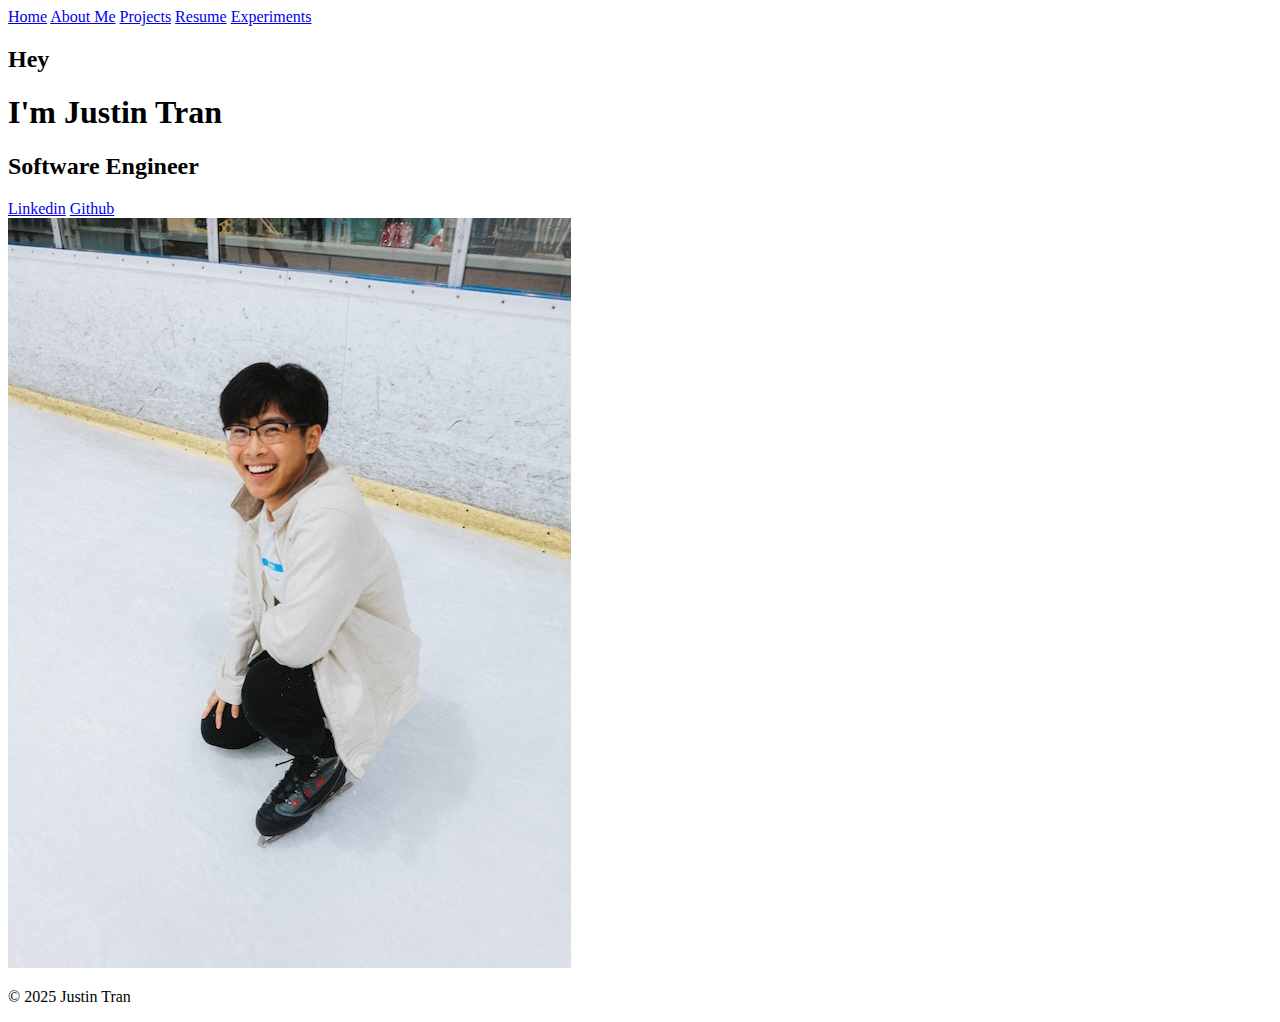
==== index.html @ 68e2fed1 "move unstyled website into this repo" ====
<!DOCTYPE html>
<html lang="en">
    <head>
        <title>Justin Tran's Portfolio</title>
        <meta name="Justin Tran's Portfolio" content="A showcase of all of my projects!">
    </head>
    <body>
        <header>
            <nav>
                <a href="/index.html">Home</a>
                <a href="/about.html">About Me</a>
                <a href="/projects.html">Projects</a>
                <a href="/resume.html">Resume</a>
                <a href="/experiments.html">Experiments</a>
            </nav>
        </header>
        <main>
            <h2>Hey</h2>
            <h1>I'm Justin Tran</h1>
            <h2>Software Engineer</h2>
            <div class="social_media_links">
                <a href="https://www.linkedin.com/in/justin-tran9/">Linkedin</a>
                <a href="https://github.com/Jussttin9">Github</a>
            </div>
            <picture>
                <source srcset="/public/me_mobile.jpg" media="(orientation: portrait)">
                <img src="/public/me_desktop.jpg" alt="A picture of me!">
            </picture>
        </main>
        <footer><p>© 2025 Justin Tran</p></footer>
    </body>
</html>
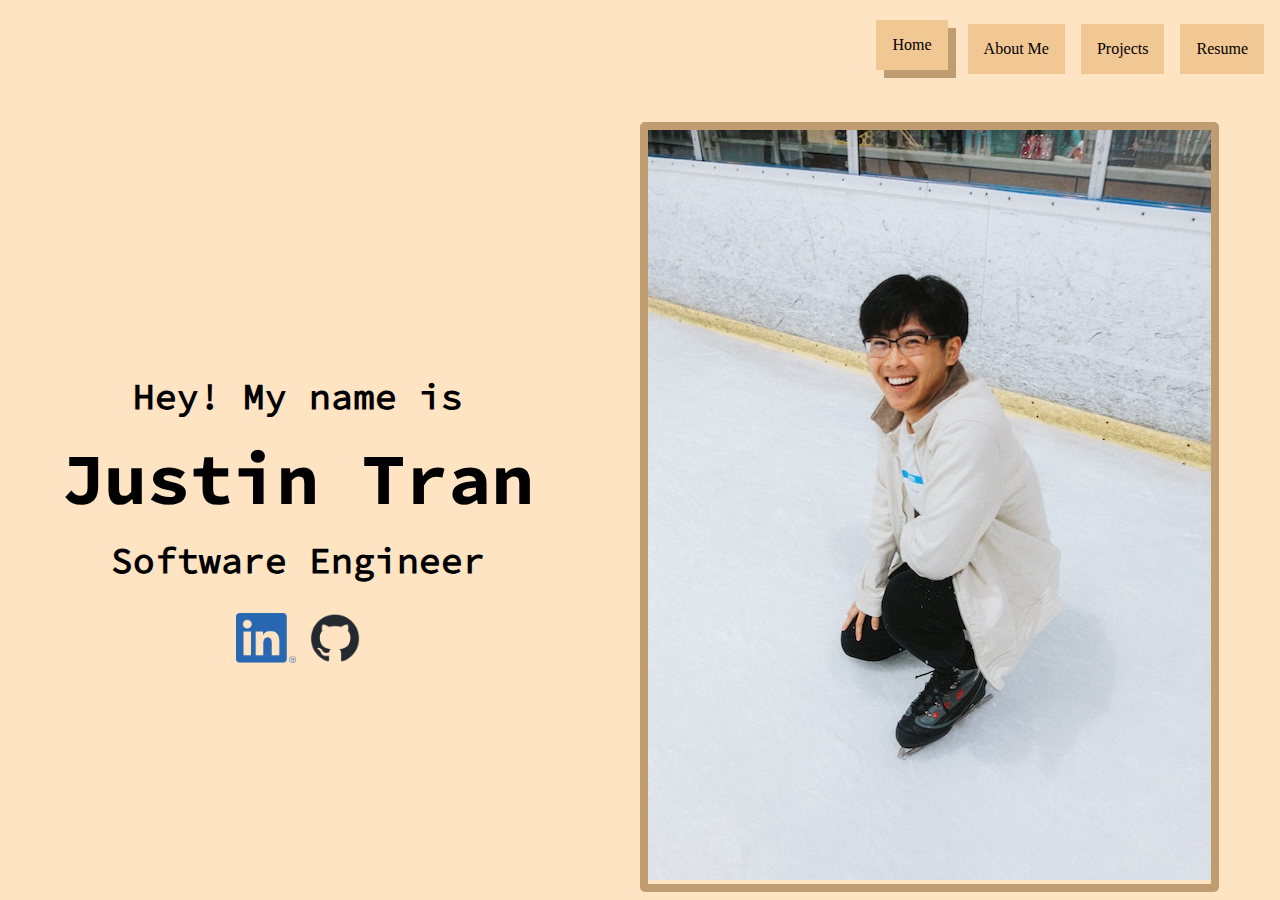
==== commit 21763cf8: "style website" ====
--- a/index.html
+++ b/index.html
@@ -3,30 +3,39 @@
     <head>
         <title>Justin Tran's Portfolio</title>
         <meta name="Justin Tran's Portfolio" content="A showcase of all of my projects!">
+        <meta name="viewport" content="width=device-width, initial-scale=1">
+        <link href="./navbar.css" rel="stylesheet">
+        <link href="./index.css" rel="stylesheet">
     </head>
     <body>
         <header>
-            <nav>
-                <a href="/index.html">Home</a>
+            <nav id="navbar">
+                <a id="selected" href="/index.html">Home</a>
                 <a href="/about.html">About Me</a>
                 <a href="/projects.html">Projects</a>
                 <a href="/resume.html">Resume</a>
-                <a href="/experiments.html">Experiments</a>
             </nav>
         </header>
-        <main>
-            <h2>Hey</h2>
-            <h1>I'm Justin Tran</h1>
-            <h2>Software Engineer</h2>
-            <div class="social_media_links">
-                <a href="https://www.linkedin.com/in/justin-tran9/">Linkedin</a>
-                <a href="https://github.com/Jussttin9">Github</a>
-            </div>
-            <picture>
-                <source srcset="/public/me_mobile.jpg" media="(orientation: portrait)">
-                <img src="/public/me_desktop.jpg" alt="A picture of me!">
+        <main class="intro-container">
+            <section class="intro-header">
+                <h2>Hey! My name is</h2>
+                <h1 id="name">Justin Tran</h1>
+                <h2>Software Engineer</h2>
+                <div class="social_media_links">
+                    <a href="https://www.linkedin.com/in/justin-tran9/"><img src="/public/LI-In-Bug.png" height="50" width="60" alt="LinkedIn link"></a>
+                    <a href="https://github.com/Jussttin9"><img src="/public/github-mark.png" height="50" width="50" alt="Github link"></a>
+                </div>
+            </section>
+            <picture id="picture">
+                <source srcset="/public/me_desktop.jpg" media="(min-width: 1024px)">
+                <img src="/public/me_mobile.webp" alt="A picture of me!">
             </picture>
         </main>
-        <footer><p>© 2025 Justin Tran</p></footer>
+        <nav id="mobile-navbar">
+            <a id="selected" href="/index.html">Home</a>
+            <a href="/about.html">About Me</a>
+            <a href="/projects.html">Projects</a>
+            <a href="/resume.html">Resume</a>
+        </nav>
     </body>
 </html>--- a/navbar.css
+++ b/navbar.css
@@ -0,0 +1,80 @@
+#navbar {
+    display: flex;
+    justify-content: flex-end;
+    margin-top: 1.5rem;
+}
+
+#mobile-navbar {
+    display: none;
+}
+
+#mobile-back {
+    display: none;
+}
+
+#back:has(a), #mobile-back:has(a) {
+    margin: 2.5rem 0 0 1rem;
+}
+
+#back > a, #mobile-back > a {
+    text-decoration: none;
+    color: black;
+    font-size: 1.25em;
+    padding: 1rem;
+    border-radius: 10px;
+    background-color: color-mix(in srgb, lightgray 100%, lightgray 100%);
+}
+
+#navbar > a, #mobile-navbar > a {
+    background-color: rgb(241, 199, 148);
+    text-decoration: none;
+    text-align: center;
+    color: black;
+    padding: 1rem;
+    margin: 0 0.5rem 0 0.5rem;
+    transition: 0.5s ease-in-out;
+}
+
+#selected {
+    transform: translate(-0.25rem, -0.25rem);
+    box-shadow: 0.5rem 0.5rem rgb(192, 156, 113);
+    transition: 0.5s ease-in-out;
+}
+
+@keyframes hover-effect {
+    1% {transform: translate(-0.25rem, -0.25rem); box-shadow: 0.5rem 0.5rem rgb(192, 156, 113);}
+}
+
+#navbar > a:not(#selected):hover {
+    animation-name: hover-effect;
+    animation-duration: 200s;
+    animation-iteration-count: infinite;
+}
+
+@media (width <= 768px) {
+    #navbar, #back {
+        display: none;
+    }
+
+    #mobile-navbar-container {
+        height: fit-content;
+    }
+
+    #mobile-navbar {
+        background-color: bisque;
+        display: flex;
+        position: sticky;
+        flex-wrap: wrap;
+        justify-content: center;
+        row-gap: 1rem;
+        padding: 15px 0 15px;
+        bottom: 0;
+    }
+
+    #mobile-back {
+        display: block;
+        position: sticky;
+        padding: 30px 0 30px;
+        bottom: 0;
+    }
+}--- a/index.css
+++ b/index.css
@@ -0,0 +1,49 @@
+@import "background-colors.css";
+@font-face { font-family: 'Source Code Pro'; src: url('SourceCodePro-Regular.ttf'); }
+@font-face { font-family: 'Source Code Pro Bold'; src: url('SourceCodePro-Bold.ttf'); }
+
+body {
+    background-color: var(--website-bg, bisque);
+}
+
+.intro-container {
+    display: flex;
+    justify-content: space-around;
+    align-items: center;
+    margin-top: 3rem;
+}
+
+.intro-header {
+    display: flex;
+    flex-direction: column;
+    text-align: center;
+    font-size: x-large;
+    font-family: 'Source Code Pro', 'sans-serif';
+}
+
+#name {
+    margin: -1rem 0 -1rem 0;
+    font-size: 3em;
+    font-family: 'Source Code Pro Bold', 'sans-serif';
+}
+
+.social_media_links > a {
+    text-decoration: none;
+    color: black;
+}
+
+#picture {
+    border: 0.5rem solid rgb(192, 156, 113);
+    border-radius: 5px;
+}
+
+@media (width <= 768px) {
+    .intro-container {
+        flex-direction: column-reverse;
+        row-gap: 2rem;
+    }
+
+    body {
+        height: 93vh;
+    }
+}